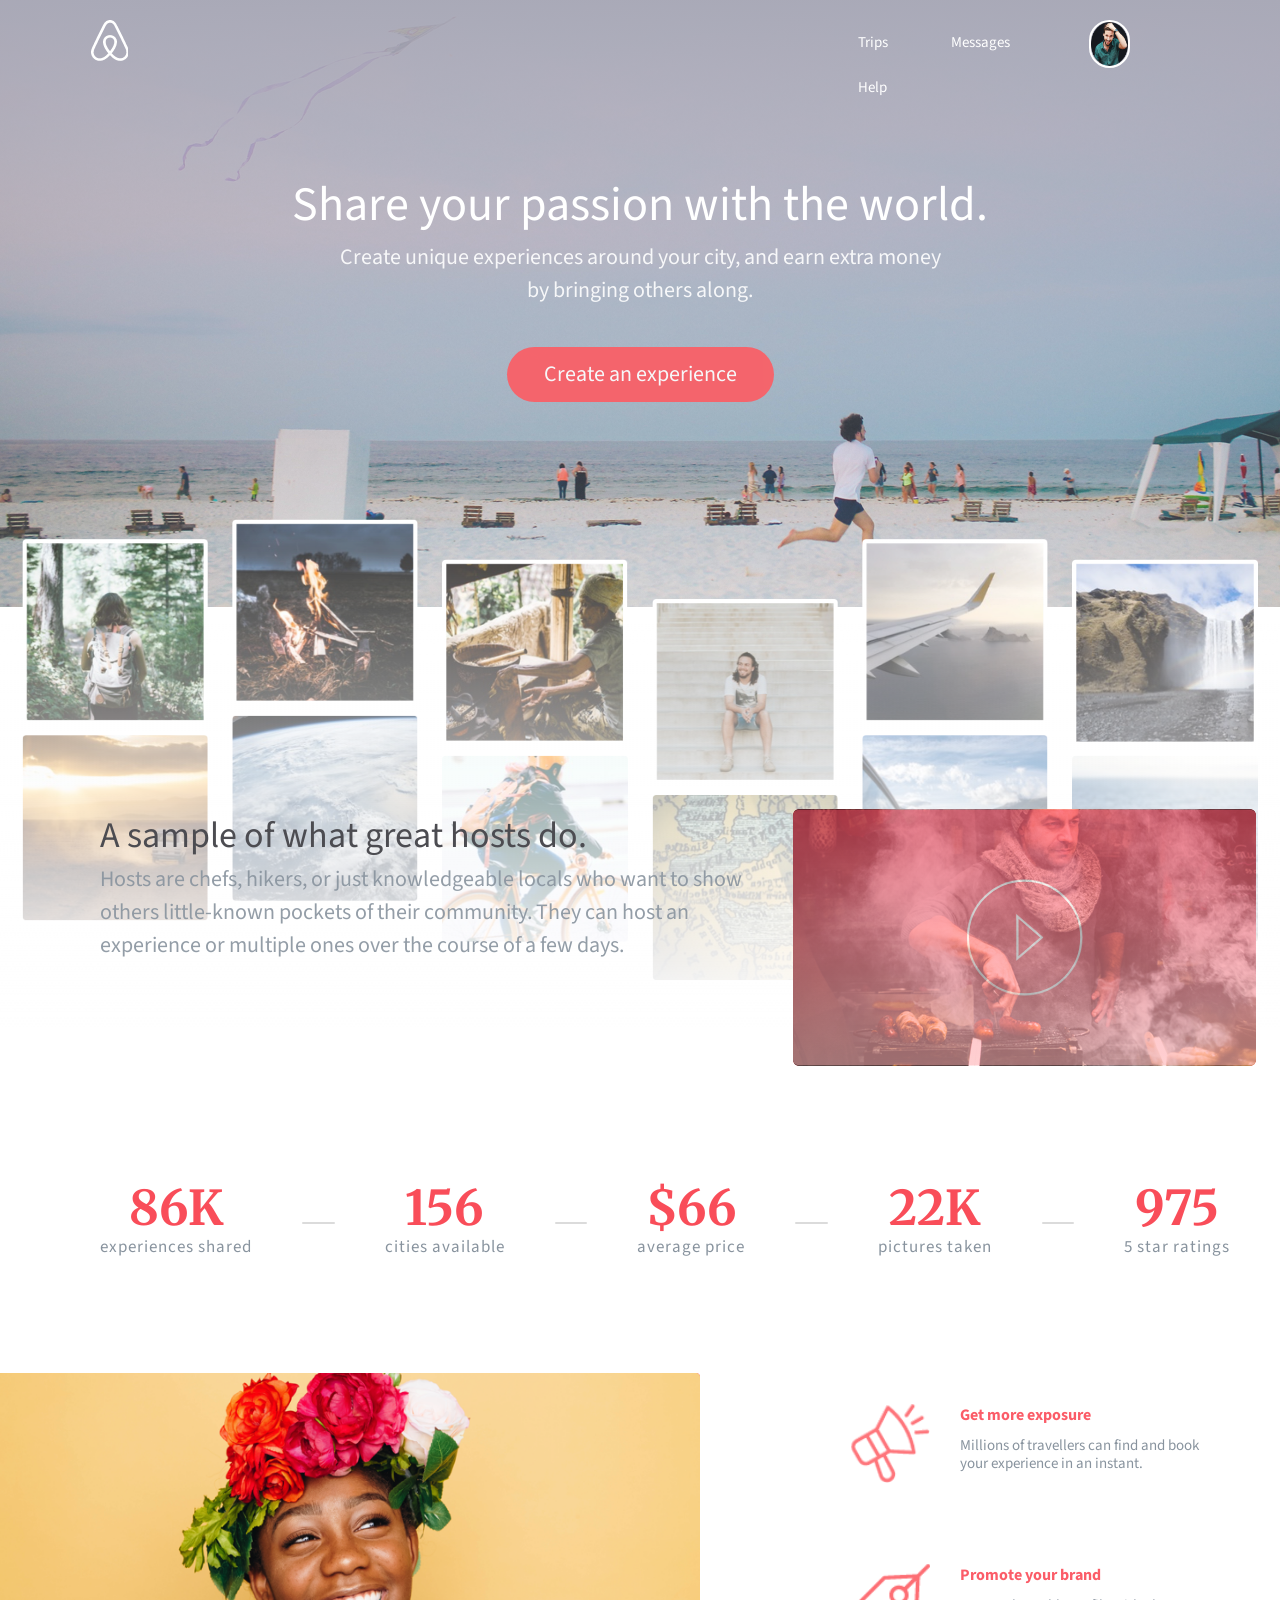
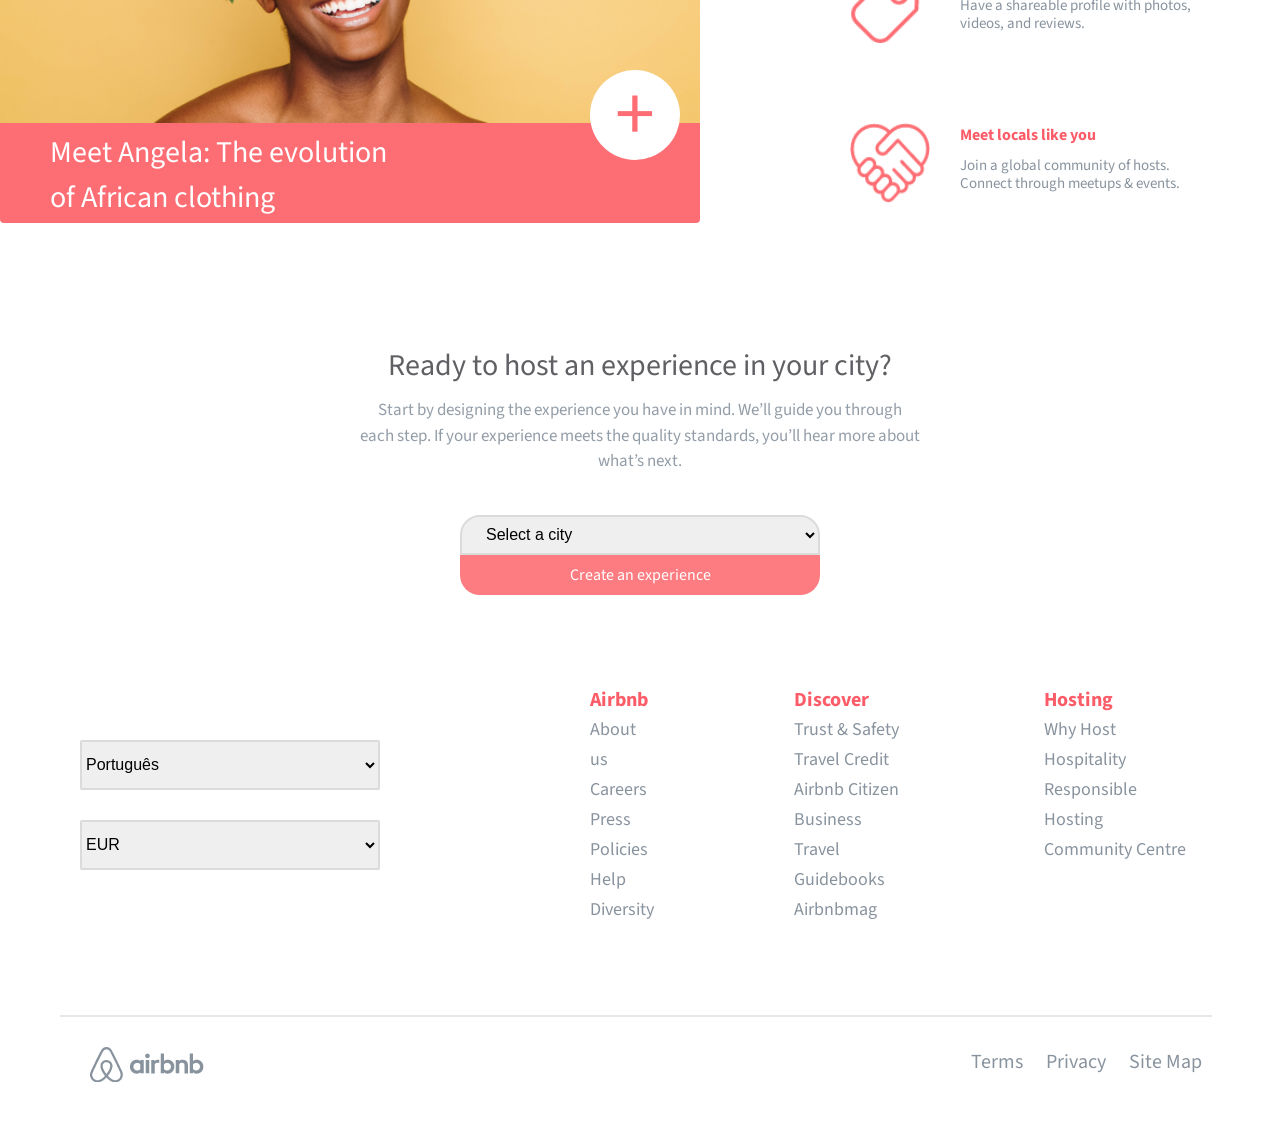
==== index.html @ fc13a56f "alteração nome" ====
<!DOCTYPE html>
<html lang="pt-br">
<head>
    <meta charset="UTF-8">
    <meta name="viewport" content="width=device-width, initial-scale=1.0">
    <meta http-equiv="X-UA-Compatible" content="ie=edge">
    <title>X42</title>
    <link rel="stylesheet" href="bulma.min.css">
    <link rel="stylesheet" href="normalize.css">
    <link href="https://fonts.googleapis.com/css?family=Source+Sans+Pro:400,700" rel="stylesheet">
    <link href="https://fonts.googleapis.com/css?family=Merriweather:400,700" rel="stylesheet"> 
    <link href="https://fonts.googleapis.com/css?family=Source+Sans+Pro:300,400,700" rel="stylesheet">
    <link rel="stylesheet" href="stylex42.css">
</head>

<body>
        <div class="columns">
            <div class="column">
        <header>
                <h1><span>Airbn</span></h1>

                <nav>
                    <ul>
                        <li><a href="#">Trips</a></li>
                        <li><a href="#">Messages</a></li>
                        <li><a href="#">Help</a></li>
                    </ul>
                </nav>
                
                <div class="imagem">
                    <img src="imagens/oval.png">
                </div>
    </header>

    
            <section id="topo">
                <div class="texto-topo">
                    <h2>Share your passion with the world.</h2>
                    <p>Create unique experiences around your city, and earn extra money <br> by bringing others along.</p>
                </div>
                <div class="botao">
                    <a class="button is-rounded">Create an experience</a>
                </div>
            </section>

            <div class="mask">
                <img src="imagens/gradient.png">
            </div>

            <section id="fotos-fundo-video">
                
                <div class="columns is-multiline is-mobile">
                    <div class="column is-one-sixth" id="colu1">
                        <img src="imagens/foto-8.png">
                    </div>

                    <div class="column is-one-sixth" id="colu2">
                        <img src="imagens/foto-11.png">
                    </div>
                    
                    <div class="column is-one-sixth" id="colu3">
                        <img src="imagens/foto-7.png">
                    </div>
                            
                    <div class="column is-one-sixth" id="colu4">
                        <img src="imagens/foto-10.png">
                    </div>
                          
                    <div class="column is-one-sixth" id="colu5">
                        <img src="imagens/foto-9.png">
                    </div>
                            
                    <div class="column is-one-sixth" id="colu6">
                        <img src="imagens/foto-12.png">                        
                    </div>
                </div>

                <div class="columns is-multiline is-mobile">
                        <div class="column is-one-sixth" id="colu1">
                            <img src="imagens/foto-2.png"> 
                        </div>
    
                        <div class="column is-one-sixth" id="colu2">
                            <img src="imagens/foto-5.png">
                        </div>
                        
                        <div class="column is-one-sixth" id="colu3">
                            <img src="imagens/foto-1.png">
                        </div>
                                
                        <div class="column is-one-sixth" id="colu4">
                            <img src="imagens/foto-4.png">
                        </div>
                              
                        <div class="column is-one-sixth" id="colu5">
                            <img src="imagens/foto-3.png">
                        </div>
                                
                        <div class="column is-one-sixth" id="colu6">
                            <img src="imagens/foto-6.png">                        
                        </div>
                    </div>
                </section>

                <section id="esp-video">
                <div class="texto-esp-video">
                    <h2>A sample of what great hosts do.</h2>
                    <p>Hosts are chefs, hikers, or just knowledgeable locals who want to show others little-known pockets of their community. They can host an experience or multiple ones over the course of a few days.</p>
                </div>
                <div class="video">
                    <img class="grad" src="imagens/fundo-video.png">  
                    <img src="imagens/video.png">                 
                </div>
            </section>
            
            <section id="numbers">
                <nav class="level">
                    <div class="level-item has-text-centered">
                        <div>
                            <p class="title">86K</p>
                            <p class="heading">experiences shared</p>
                        </div>
                    </div>

                    <p class="traco"><span>-</span></p>

                    <div class="level-item has-text-centered">
                        <div>
                            <p class="title">156</p>
                            <p class="heading">cities available</p>
                        </div>
                    </div>

                    <p class="traco"><span>-</span></p>

                    <div class="level-item has-text-centered">
                        <div>
                            <p class="title">$66</p>
                            <p class="heading">average price</p>
                        </div>
                    </div>

                    <p class="traco"><span>-</span></p>

                    <div class="level-item has-text-centered">
                        <div>
                            <p class="title">22K</p>
                            <p class="heading">pictures taken</p>
                        </div>
                    </div>

                    <p class="traco"><span>-</span></p>

                    <div class="level-item has-text-centered">
                        <div>
                            <p class="title">975</p>
                            <p class="heading">5 star ratings</p>
                        </div>
                    </div>
                          </nav>
            </section>

            <section id="informacoes">
                <div class="angela">
                    <img src="imagens/garota-flores.png">
                    <p>Meet Angela: The evolution of African clothing </p>
                    <a href="#" class="button"><small>+</small></a>
                </div>
                <div class="info">
                    <ul>
                        <li>
                            <img src="imagens/corneta.png">
                            <h3>Get more exposure</h3>
                            <p>Millions of travellers can find and book your experience in an instant.</p>
                        </li>

                        <li>
                            <img src="imagens/etiqueta.png">
                            <h3>Promote your brand</h3>
                            <p>Have a shareable profile with photos, videos, and reviews.</p>
                            </li>

                        <li>
                            <img src="imagens/maos.png">
                            <h3>Meet locals like you</h3>
                            <p>Join a global community of hosts. Connect through meetups & events.</p>
                        </li>
                    </ul>
                </div>
            </section>

                    <section id="experience">
                        <div class="texto-experience">
                            <h2>Ready to host an experience in your city?</h2>
                            <p>Start by designing the experience you have in mind. We’ll guide you through each step. If your experience meets the quality standards, you’ll hear more about what’s next.</p>
                        </div>
                        <div>
                            <select name="select a city" id="experience-select">
                                <option value="select" selected>Select a city</option>
                                <option value="sp">São Paulo</option>
                                <option value="rj">Rio de Janeiro</option>
                                <option value="bh">Belo Horizonte</option>
                            </select>
                            <button>Create an experience</button>
                        </div>
                    </section>

                    <section id="final">
                        <div class="selecoes">
                        <select name="idioma" id="idioma">
                            <option value="portugues">Português</option>
                            <option value="english">English</option>
                            <option value="spanish">Spanish</option>
                        </select>

                        <select name="moeda" id="moeda">
                            <option value="eur">EUR</option>
                            <option value="brl">BRL</option>
                            <option value="usd">USD</option>
                        </select>
                        </div>


                        <div class="listas">
                        <div class="lista-1">
                            <ul>
                                <li class="primeira-opc">Airbnb</li>
                                <li><a href="#">About us</a></li>
                                <li><a href="#">Careers</a></li>
                                <li><a href="#">Press</a></li>
                                <li><a href="#">Policies</a></li>
                                <li><a href="#">Help</a></li>
                                <li><a href="#">Diversity</a></li>
                            </ul>
                        </div>

                        <div class="lista-2">
                            <ul>
                                <li class="primeira-opc">Discover</li>
                                <li><a href="#">Trust & Safety</a></li>
                                <li><a href="#">Travel Credit</a></li>
                                <li><a href="#">Airbnb Citizen</a></li>
                                <li><a href="#">Business Travel</a></li>
                                <li><a href="#">Guidebooks</a></li>
                                <li><a href="#">Airbnbmag</a></li>
                            </ul>
                        </div>

                        <div class="lista-3">
                            <ul>
                                <li class="primeira-opc">Hosting</li>
                                <li><a href="#">Why Host</a></li>
                                <li><a href="#">Hospitality</a></li>
                                <li><a href="#">Responsible Hosting</a></li>
                                <li><a href="#">Community Centre</a></li>
                            </ul>
                        </div>
                        </div>
                    </section>

                    <footer>
                        <div class="logo-2">
                            <h2><span>airbnb</span></h2>
                        </div>

                        <div class="terms">
                            <a href="#">Terms</a>
                            <a href="#">Privacy</a>
                            <a href="#">Site Map</a>
                        </div>
                    </footer>
        </div>
    
    </div>
</body>
</html>
---- stylex42.css ----
body{
    margin: 0px;
    padding: 0px;
    font-family: 'Source Sans Pro', sans-serif;    
}
header{
    display: flex;
    justify-content: space-between; /* logo a esquerda e menua direita */;    
    margin-bottom: -130px;
}
header h1{
    background-image: url(imagens/logo.png);
    background-repeat: no-repeat;
    width: 38px;
    height: 41px;
    margin: 20px 0px 0px 90px;
}
header h1 span{
    visibility: hidden;
}
header nav{
    padding-left: 700px;
}
header nav ul {
    margin: 0;
    margin-top: 20px;
}
header ul li{
    display: inline-block;
    list-style: none;
    margin: 10px 30px;
}
header ul li a{
    color: #ffffff;
    font-size: 15px;
    font-weight: 400;
}
header ul li a:hover{
    color: #ffffff;
    font-weight: 400;
}
header img{
    width: 48px;
    height: 48px;
    border: 2px solid #ffffff;
    border-radius: 50px;
}
header .imagem{
    padding: 20px 150px 0px 0px;
}
section#topo{
    background-image:
        -webkit-linear-gradient(top, #a8a8b6 0%,
            rgba(164, 171, 183, 0) 100%),
        url(imagens/foto-fundo.png);
    background-image:
        linear-gradient(180deg, #a8a8b6 0%,
            rgba(164, 171, 183, 0) 100%),
url(imagens/foto-fundo.png);
    background-repeat: no-repeat;
    background-size: cover;
    margin: 0px;
    padding: 0px;
    height: 628px;
    text-align: center;
}
section#topo .texto-topo{
    padding-top: 190px;
}
section#topo h2{
    color: #ffffff;
    font-size: 48px;
    font-weight: 400;
}
section#topo p{
    color: #ffffff;
    opacity: 0.9;
    font-size: 22px;
    font-weight: 400;
}
section#topo a.button{
    width: 267px;
    height: 55px;
    background-color: #fd5c63;
    color: #ffffff;
    opacity: 0.9;
    font-size: 22px;
    font-weight: 400;
    border: none;
}
section#topo .botao{
    padding-top: 40px;
}
section#topo .botao{
    padding-top: 40px;
}
.mask{
    margin-top: -180px;
    position:  absolute;
}
.mask img{
    width: 1440px;
    height: 600px;
}
section#fotos-fundo-video{
    margin-top: 0px;    
}
section#fotos-fundo-video .columns{
    margin: 0px 10px;
}
section#fotos-fundo-video #colu1{
    margin: -80px 0px 0px 0px;
}
section#fotos-fundo-video #colu2{
    margin: -100px 0px 0px 0px;
}
section#fotos-fundo-video #colu3{
    margin: -60px 0px 0px 0px;
}
section#fotos-fundo-video #colu4{
    margin: -20px 0px 0px 0px;
}
section#fotos-fundo-video #colu5{
    margin: -80px 0px 0px 0px;
}
section#fotos-fundo-video #colu6{
    margin: -60px 0px 0px 0px;
}
section#esp-video{
    position: relative;
    margin-top: -190px;
}
section#esp-video .texto-esp-video{
    float: left;
    width: 693px;
    margin-left: 100px;
}
section#esp-video .texto-esp-video h2{
    color: #4c4c51;
    font-size: 36px;
    font-weight: 400;
}
section#esp-video .texto-esp-video p{
    color: #88939e;
    opacity: 0.9;
    font-size: 22px;
    font-weight: 400;
}
section#esp-video .video img.grad{
    position:  absolute;
    opacity: 0.4;
}
section#numbers{
    height: 400px;
}
section#numbers level{
    align-items: center;
}
section#numbers{
    height: 300px;
    display: flex;
}
section#numbers .level{
    align-items: center;
    margin-left: 50px;
}
section#numbers .level .level-item{
    padding: 50px;
}
section#numbers .level .level-item p.title{
    color: #f94d59;
    font-size: 48px;
    font-weight: 700;
    font-family: 'Merriweather', serif;
}
section#numbers .level .level-item p.heading{
    color: #88939e;
    font-family: 'Source Sans Pro', sans-serif;
    font-size: 17px;
    font-weight: 400;
    text-transform: lowercase;    
}
section#numbers .level p.traco{
    width: 35px;
    height: 2px;
    border-radius: 1px;
    background-color: #dbdbdb;
}
section#numbers .level p.traco span{
    visibility: hidden;
}
section#informacoes .angela{
    width: 700px;
    height: 450px;
    border-radius: 4px;
    background-color: #fd6e74;
}
section#informacoes .angela img{
    width: 700px;
    height: 350px;
}
section#informacoes .angela p{
    width: 400px;
    padding: 0px 0px 0px 50px;
    color: #ffffff;
    font-family: "Source Sans Pro";
    font-size: 30px;
    font-weight: 400;
    float: left;   
} 
section#informacoes{
    display: flex;
}
section#informacoes .angela a{
    margin: -60px 20px 0px 0px;
}
section#informacoes .angela a.button{
    width: 90px;
    height: 90px;
    border-radius: 50px;
    float: right;
    border: none;
}
section#informacoes .angela small{
    color: #fd6e74;
    font-size: 80px;
}
section#informacoes .info{
    padding: 0px 50px;
    display: flex;
}
section#informacoes .info ul{
    list-style: none;
}
section#informacoes .info ul li{
    width: 352px;
    padding: 30px 10px 60px 100px;    
}
section#informacoes .info ul li img{
    width: 80px;
    height: 80px;
    float: left;
}
section#informacoes .info ul li h3{
    color: #fb5c68;
    font-family: "Source Sans Pro";
    font-size: 16px;
    font-weight: 700;
    margin: 0px 0px 0px 110px;
    width: 200px;
}
section#informacoes .info ul li p{
    color: #88939e;
    font-family: "Source Sans Pro";
    font-size: 15px;
    font-weight: 400;
    margin: 10px 0px 0px 110px;
    width: 260px;
    line-height: 18px;
}
section#experience{
    width: 100%;
    align-items: center;
    text-align: center;
    margin: 90px 0px;
}
section#experience .texto-experience h2{
    color: #606064;
    font-family: 'Source Sans Pro';
    font-size: 30px;
    font-weight: 400;
}
section#experience .texto-experience p{
    padding: 10px 360px;
    color: #88939e;
    opacity: 0.9;
    font-family: 'Source Sans Pro';
    font-size: 17px;
    font-weight: 400;
    margin-bottom: 30px;
}
section#experience select{
    display: flex;
    margin: auto;
    width: 360px;
    height: 40px;
    border-radius: 20px 20px 0 0;
    border: 2px solid #dbdbdb; 
    padding: 0px 0px 0px 20px;
}
section#experience button{
    width: 360px;
    border: none;
    height: 40px;
    border-radius: 0 0 20px 20px;
    background-color: #fd6e74;
    color: #ffffff;
    font-family: 'Source Sans Pro';
    font-size: 16px;
    font-weight: 400;
    opacity: 0.9;
    cursor: pointer;
}
section#final{
    width: 100%;
    align-items: center;
    margin: 150px 0px;
    display: flex;
}
section#final select{
    margin: 30px;
    width: 300px;
    height: 50px;
    border-radius: 2px;
    border: 2px solid #dbdbdb;
}
section#final .selecoes select{
    display: flex;
}
section#final .listas{
    display: flex;
}
section#final ul{
    list-style: none;   
}
section#final ul li.primeira-opc{
    color: #fb5c68;
    font-family: 'Source Sans Pro';
    font-size: 17px;
    font-weight: 700;
}
section#final ul li a{
    color: #88939e;
    font-family: 'Source Sans Pro';
    font-size: 15px;
    font-weight: 400;
    line-height: 30px;
}
section#final{
    width: 100%;
    align-items: center;
    margin: 90px 0px;
    display: flex;
}
section#final select{
    margin: 30px;
    width: 300px;
    height: 50px;
    border-radius: 2px;
    border: 2px solid #dbdbdb;
}
section#final .selecoes{
    padding: 0px 50px;
}
section#final .selecoes select{
    display: flex;
}
section#final .listas{
    display: flex;
    padding: 0px 40px; 
}
section#final ul{
    list-style: none;
    padding: 0px 50px 0px 90px;
}
section#final ul li.primeira-opc{
    color: #fb5c68;
    font-family: 'Source Sans Pro';
    font-size: 20px;
    font-weight: 700;
}
section#final ul li a{
    color: #88939e;
    font-family: 'Source Sans Pro';
    font-size: 18px;
    font-weight: 400;
    line-height: 30px;
}
footer{
    width: 90%;
    border-top: 2px solid #e8e8e8;
    display: inline-flex;
    margin: 0px 60px;
}
footer h2{
    background-image: url(imagens/logo-2.png);
    background-repeat: no-repeat;
    width: 115px;
    height: 35px;
    margin: 30px;
}
footer span{
    visibility: hidden;
}
footer .terms{
    padding: 30px 0px 0px 63%;
    width: 100%;
}
footer a{
    color: #88939e;
    font-family: 'Source Sans Pro';
    font-size: 20px;
    font-weight: 400;
    line-height: 30px;
    padding: 10px;
}


@media (max-width: 600px){
    header{
        margin-bottom: -160px;
    }
    header h1{
        margin:20px 0px 0px 20px;
    }
    header nav{
        padding-left: 0px;
    }
    header ul{
        display: inline-flex;
        padding: 0px 0px 0px 100px;
    }
    header ul li{
        margin: 10px;        
    }
    header img{
        margin: 0px 30px;
    }
    .mask{
        margin-top: -85px ;
    }
    .mask img{
        width: 1100px ;
        height: 400px ;
    }
    section#fotos-fundo-video{
        margin-top: 0px;
        width: 1200px;
    }    
    section#fotos-fundo-video .columns{
        margin: 0px;
    }
    section#esp-video .texto-esp-video{
    width: 400px;
    margin-left: 90px;
    padding: 10px;
    text-align: center;
    }
    section#esp-video .video img.grad{
    position:  absolute;
    opacity: 0.4;
    }
    section#esp-video .video img{
        width: 450px;
        height: 250px;
        margin: 325px 60px 40px 60px;
        display: block;
    }
    section#numbers{
        height: 650px;
    }
    section#numbers .level .level-item{
        padding: 10px 170px;
    }
    section#numbers .level p.traco{
        width: 0;
        height: 0;
    }
    section#informacoes{
        padding-left: 0px;
    }
    section#informacoes .angela img{
        height: 300px;
        width: 600px;
    }
    section#informacoes .angela{
        height: 400px;
        width: 600px;
    }
    section#informacoes .angela p{
        font-size: 30px;
        padding: 0px 0px 0px 50px;
    }
    section#informacoes .angela a.button{
        width: 60px;
        height: 60px;
        margin-top:-50px;
    }
    section#informacoes{
        display: block;
    }
    section#experience{
        margin: 0px;
    }
    section#experience .texto-experience p{
        padding: 10px 30px;
    }
    section#final{
        align-items: center;
        margin: 80px 70px;
        display: block;
    }
    section#final .listas{
        margin: -0px;
        padding: 0px;
    }
    section#final ul{
        padding: 20px 30px;   
    }
    footer{
        width: 90%;
        margin: 0px 40px;
    }
    footer .terms{
        padding: 30px 0px 0px 60px;
    }
}
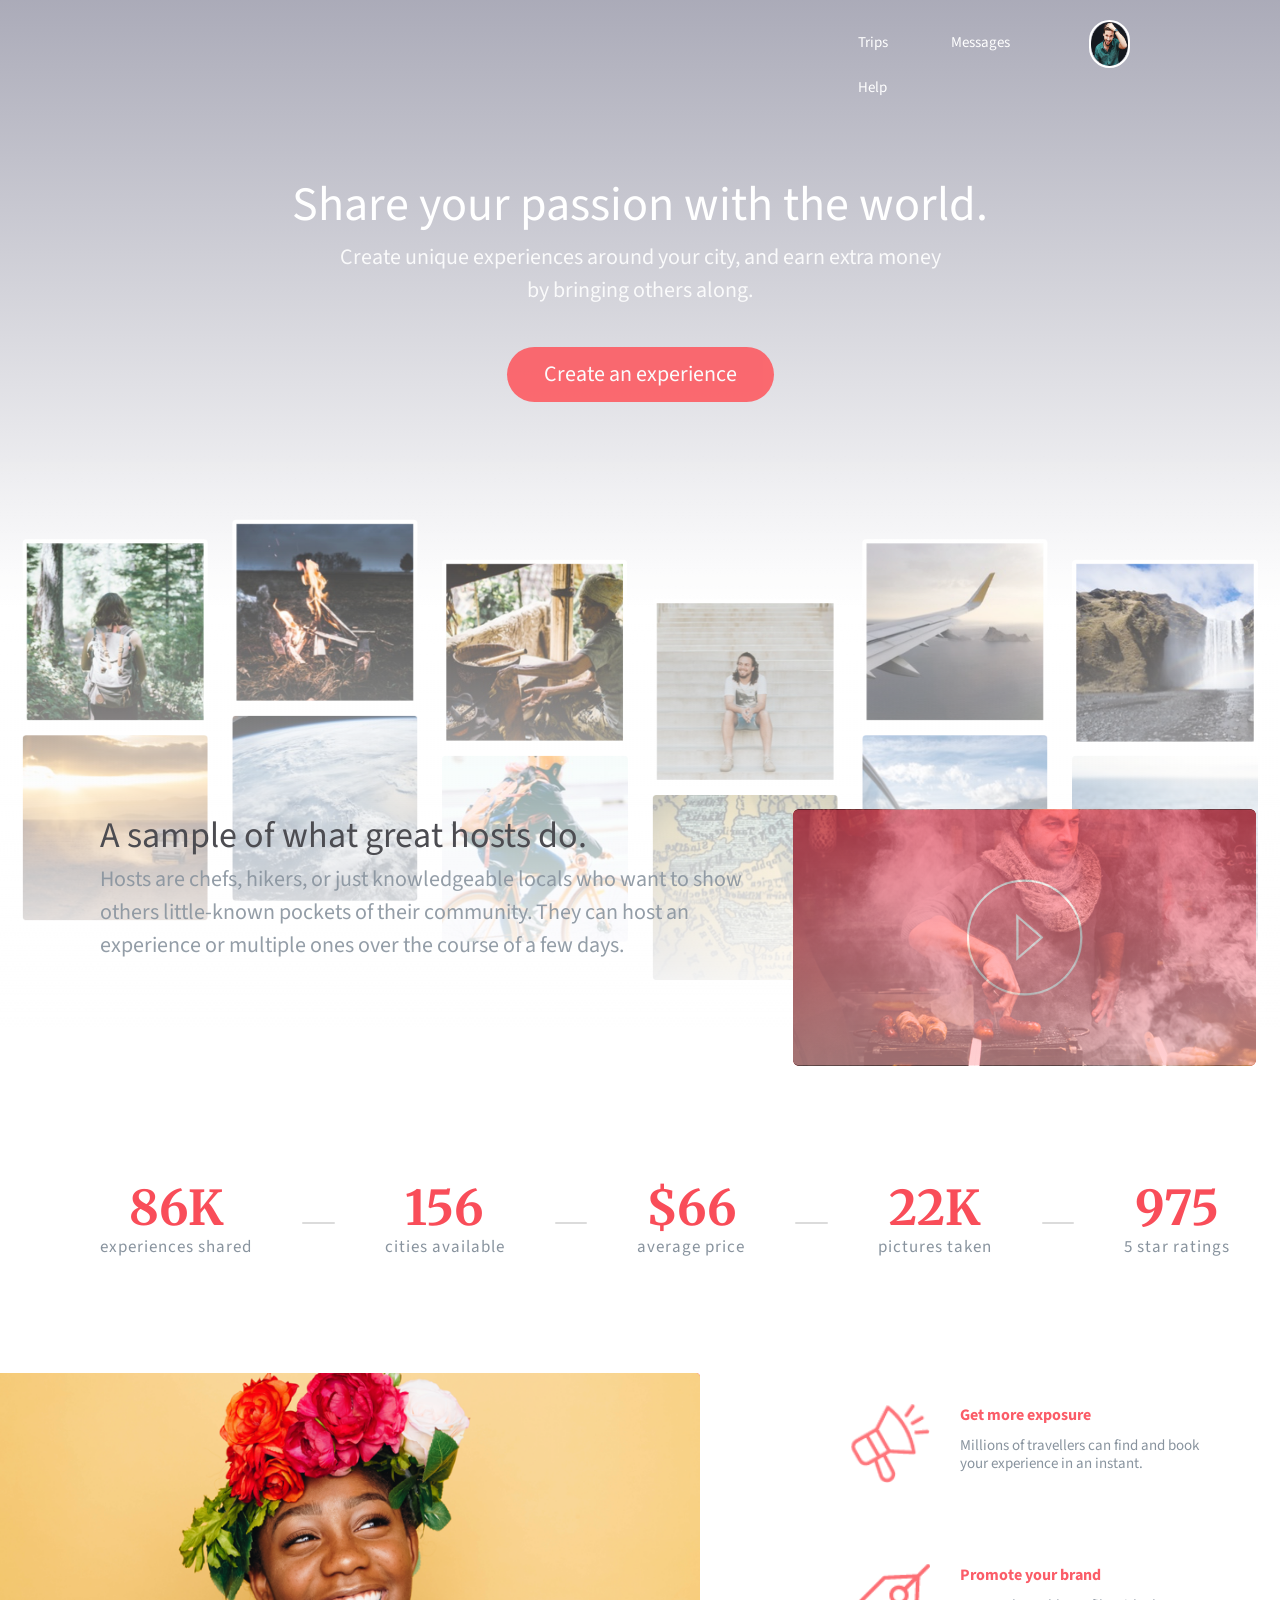
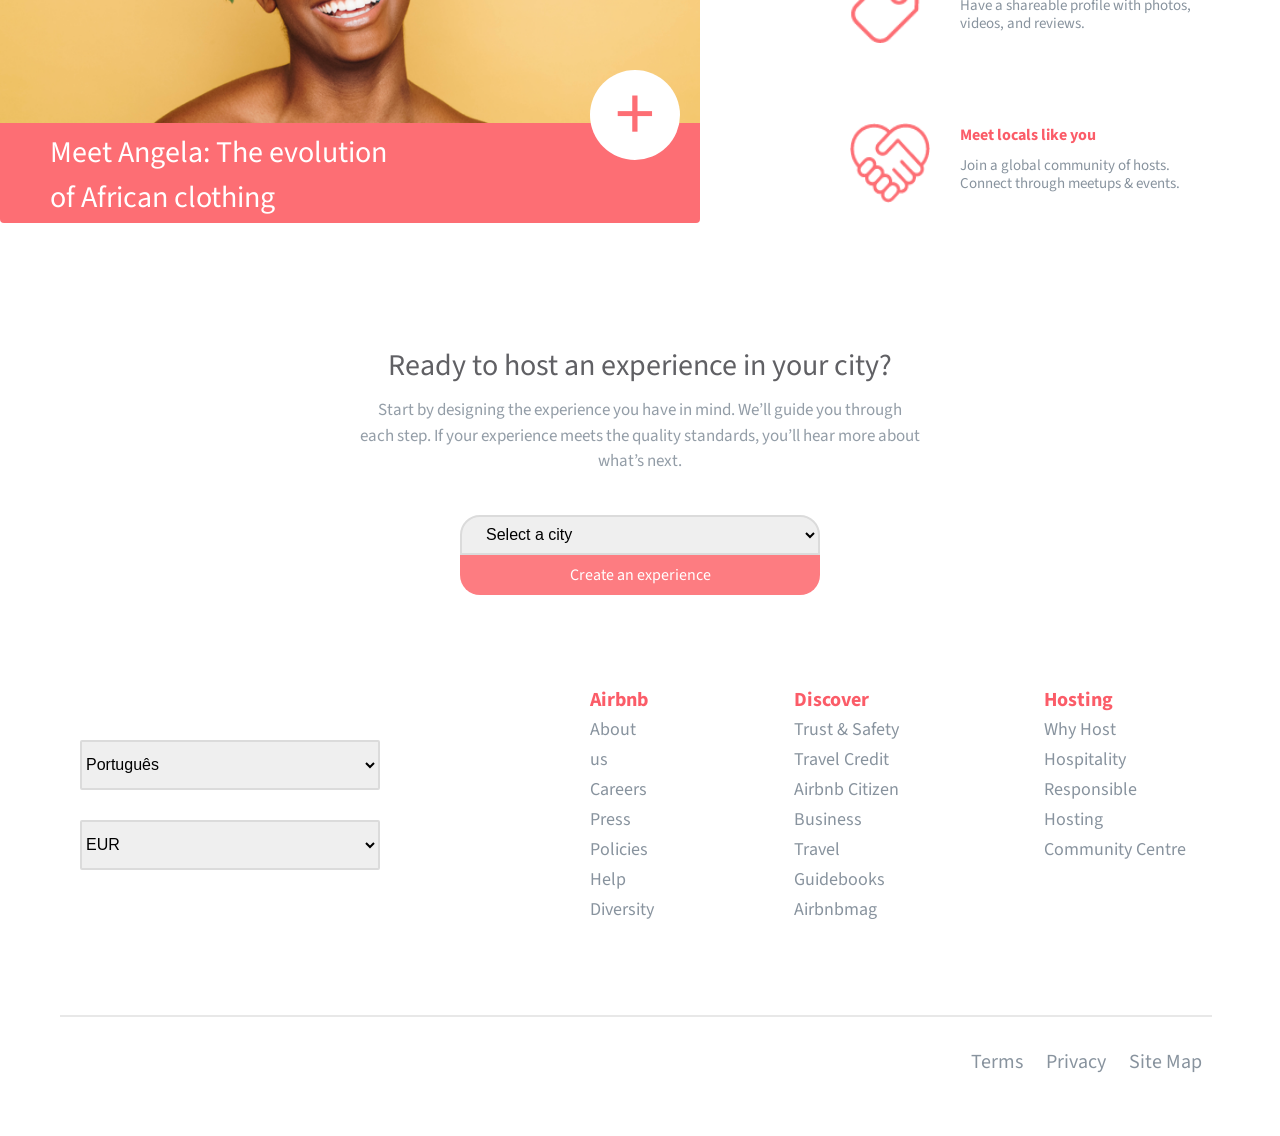
==== commit 32f1292a: "alteração pasta" ====
--- a/index.html
+++ b/index.html
@@ -5,12 +5,12 @@
     <meta name="viewport" content="width=device-width, initial-scale=1.0">
     <meta http-equiv="X-UA-Compatible" content="ie=edge">
     <title>X42</title>
-    <link rel="stylesheet" href="bulma.min.css">
-    <link rel="stylesheet" href="normalize.css">
+    <link rel="stylesheet" href="css/bulma.min.css">
+    <link rel="stylesheet" href="css/normalize.css">
     <link href="https://fonts.googleapis.com/css?family=Source+Sans+Pro:400,700" rel="stylesheet">
     <link href="https://fonts.googleapis.com/css?family=Merriweather:400,700" rel="stylesheet"> 
     <link href="https://fonts.googleapis.com/css?family=Source+Sans+Pro:300,400,700" rel="stylesheet">
-    <link rel="stylesheet" href="stylex42.css">
+    <link rel="stylesheet" href="css/stylex42.css">
 </head>
 
 <body>
--- a/css/stylex42.css
+++ b/css/stylex42.css
@@ -0,0 +1,517 @@
+body{
+    margin: 0px;
+    padding: 0px;
+    font-family: 'Source Sans Pro', sans-serif;    
+}
+header{
+    display: flex;
+    justify-content: space-between; /* logo a esquerda e menua direita */;    
+    margin-bottom: -130px;
+}
+header h1{
+    background-image: url(imagens/logo.png);
+    background-repeat: no-repeat;
+    width: 38px;
+    height: 41px;
+    margin: 20px 0px 0px 90px;
+}
+header h1 span{
+    visibility: hidden;
+}
+header nav{
+    padding-left: 700px;
+}
+header nav ul {
+    margin: 0;
+    margin-top: 20px;
+}
+header ul li{
+    display: inline-block;
+    list-style: none;
+    margin: 10px 30px;
+}
+header ul li a{
+    color: #ffffff;
+    font-size: 15px;
+    font-weight: 400;
+}
+header ul li a:hover{
+    color: #ffffff;
+    font-weight: 400;
+}
+header img{
+    width: 48px;
+    height: 48px;
+    border: 2px solid #ffffff;
+    border-radius: 50px;
+}
+header .imagem{
+    padding: 20px 150px 0px 0px;
+}
+section#topo{
+    background-image:
+        -webkit-linear-gradient(top, #a8a8b6 0%,
+            rgba(164, 171, 183, 0) 100%),
+        url(imagens/foto-fundo.png);
+    background-image:
+        linear-gradient(180deg, #a8a8b6 0%,
+            rgba(164, 171, 183, 0) 100%),
+url(imagens/foto-fundo.png);
+    background-repeat: no-repeat;
+    background-size: cover;
+    margin: 0px;
+    padding: 0px;
+    height: 628px;
+    text-align: center;
+}
+section#topo .texto-topo{
+    padding-top: 190px;
+}
+section#topo h2{
+    color: #ffffff;
+    font-size: 48px;
+    font-weight: 400;
+}
+section#topo p{
+    color: #ffffff;
+    opacity: 0.9;
+    font-size: 22px;
+    font-weight: 400;
+}
+section#topo a.button{
+    width: 267px;
+    height: 55px;
+    background-color: #fd5c63;
+    color: #ffffff;
+    opacity: 0.9;
+    font-size: 22px;
+    font-weight: 400;
+    border: none;
+}
+section#topo .botao{
+    padding-top: 40px;
+}
+section#topo .botao{
+    padding-top: 40px;
+}
+.mask{
+    margin-top: -180px;
+    position:  absolute;
+}
+.mask img{
+    width: 1440px;
+    height: 600px;
+}
+section#fotos-fundo-video{
+    margin-top: 0px;    
+}
+section#fotos-fundo-video .columns{
+    margin: 0px 10px;
+}
+section#fotos-fundo-video #colu1{
+    margin: -80px 0px 0px 0px;
+}
+section#fotos-fundo-video #colu2{
+    margin: -100px 0px 0px 0px;
+}
+section#fotos-fundo-video #colu3{
+    margin: -60px 0px 0px 0px;
+}
+section#fotos-fundo-video #colu4{
+    margin: -20px 0px 0px 0px;
+}
+section#fotos-fundo-video #colu5{
+    margin: -80px 0px 0px 0px;
+}
+section#fotos-fundo-video #colu6{
+    margin: -60px 0px 0px 0px;
+}
+section#esp-video{
+    position: relative;
+    margin-top: -190px;
+}
+section#esp-video .texto-esp-video{
+    float: left;
+    width: 693px;
+    margin-left: 100px;
+}
+section#esp-video .texto-esp-video h2{
+    color: #4c4c51;
+    font-size: 36px;
+    font-weight: 400;
+}
+section#esp-video .texto-esp-video p{
+    color: #88939e;
+    opacity: 0.9;
+    font-size: 22px;
+    font-weight: 400;
+}
+section#esp-video .video img.grad{
+    position:  absolute;
+    opacity: 0.4;
+}
+section#numbers{
+    height: 400px;
+}
+section#numbers level{
+    align-items: center;
+}
+section#numbers{
+    height: 300px;
+    display: flex;
+}
+section#numbers .level{
+    align-items: center;
+    margin-left: 50px;
+}
+section#numbers .level .level-item{
+    padding: 50px;
+}
+section#numbers .level .level-item p.title{
+    color: #f94d59;
+    font-size: 48px;
+    font-weight: 700;
+    font-family: 'Merriweather', serif;
+}
+section#numbers .level .level-item p.heading{
+    color: #88939e;
+    font-family: 'Source Sans Pro', sans-serif;
+    font-size: 17px;
+    font-weight: 400;
+    text-transform: lowercase;    
+}
+section#numbers .level p.traco{
+    width: 35px;
+    height: 2px;
+    border-radius: 1px;
+    background-color: #dbdbdb;
+}
+section#numbers .level p.traco span{
+    visibility: hidden;
+}
+section#informacoes .angela{
+    width: 700px;
+    height: 450px;
+    border-radius: 4px;
+    background-color: #fd6e74;
+}
+section#informacoes .angela img{
+    width: 700px;
+    height: 350px;
+}
+section#informacoes .angela p{
+    width: 400px;
+    padding: 0px 0px 0px 50px;
+    color: #ffffff;
+    font-family: "Source Sans Pro";
+    font-size: 30px;
+    font-weight: 400;
+    float: left;   
+} 
+section#informacoes{
+    display: flex;
+}
+section#informacoes .angela a{
+    margin: -60px 20px 0px 0px;
+}
+section#informacoes .angela a.button{
+    width: 90px;
+    height: 90px;
+    border-radius: 50px;
+    float: right;
+    border: none;
+}
+section#informacoes .angela small{
+    color: #fd6e74;
+    font-size: 80px;
+}
+section#informacoes .info{
+    padding: 0px 50px;
+    display: flex;
+}
+section#informacoes .info ul{
+    list-style: none;
+}
+section#informacoes .info ul li{
+    width: 352px;
+    padding: 30px 10px 60px 100px;    
+}
+section#informacoes .info ul li img{
+    width: 80px;
+    height: 80px;
+    float: left;
+}
+section#informacoes .info ul li h3{
+    color: #fb5c68;
+    font-family: "Source Sans Pro";
+    font-size: 16px;
+    font-weight: 700;
+    margin: 0px 0px 0px 110px;
+    width: 200px;
+}
+section#informacoes .info ul li p{
+    color: #88939e;
+    font-family: "Source Sans Pro";
+    font-size: 15px;
+    font-weight: 400;
+    margin: 10px 0px 0px 110px;
+    width: 260px;
+    line-height: 18px;
+}
+section#experience{
+    width: 100%;
+    align-items: center;
+    text-align: center;
+    margin: 90px 0px;
+}
+section#experience .texto-experience h2{
+    color: #606064;
+    font-family: 'Source Sans Pro';
+    font-size: 30px;
+    font-weight: 400;
+}
+section#experience .texto-experience p{
+    padding: 10px 360px;
+    color: #88939e;
+    opacity: 0.9;
+    font-family: 'Source Sans Pro';
+    font-size: 17px;
+    font-weight: 400;
+    margin-bottom: 30px;
+}
+section#experience select{
+    display: flex;
+    margin: auto;
+    width: 360px;
+    height: 40px;
+    border-radius: 20px 20px 0 0;
+    border: 2px solid #dbdbdb; 
+    padding: 0px 0px 0px 20px;
+}
+section#experience button{
+    width: 360px;
+    border: none;
+    height: 40px;
+    border-radius: 0 0 20px 20px;
+    background-color: #fd6e74;
+    color: #ffffff;
+    font-family: 'Source Sans Pro';
+    font-size: 16px;
+    font-weight: 400;
+    opacity: 0.9;
+    cursor: pointer;
+}
+section#final{
+    width: 100%;
+    align-items: center;
+    margin: 150px 0px;
+    display: flex;
+}
+section#final select{
+    margin: 30px;
+    width: 300px;
+    height: 50px;
+    border-radius: 2px;
+    border: 2px solid #dbdbdb;
+}
+section#final .selecoes select{
+    display: flex;
+}
+section#final .listas{
+    display: flex;
+}
+section#final ul{
+    list-style: none;   
+}
+section#final ul li.primeira-opc{
+    color: #fb5c68;
+    font-family: 'Source Sans Pro';
+    font-size: 17px;
+    font-weight: 700;
+}
+section#final ul li a{
+    color: #88939e;
+    font-family: 'Source Sans Pro';
+    font-size: 15px;
+    font-weight: 400;
+    line-height: 30px;
+}
+section#final{
+    width: 100%;
+    align-items: center;
+    margin: 90px 0px;
+    display: flex;
+}
+section#final select{
+    margin: 30px;
+    width: 300px;
+    height: 50px;
+    border-radius: 2px;
+    border: 2px solid #dbdbdb;
+}
+section#final .selecoes{
+    padding: 0px 50px;
+}
+section#final .selecoes select{
+    display: flex;
+}
+section#final .listas{
+    display: flex;
+    padding: 0px 40px; 
+}
+section#final ul{
+    list-style: none;
+    padding: 0px 50px 0px 90px;
+}
+section#final ul li.primeira-opc{
+    color: #fb5c68;
+    font-family: 'Source Sans Pro';
+    font-size: 20px;
+    font-weight: 700;
+}
+section#final ul li a{
+    color: #88939e;
+    font-family: 'Source Sans Pro';
+    font-size: 18px;
+    font-weight: 400;
+    line-height: 30px;
+}
+footer{
+    width: 90%;
+    border-top: 2px solid #e8e8e8;
+    display: inline-flex;
+    margin: 0px 60px;
+}
+footer h2{
+    background-image: url(imagens/logo-2.png);
+    background-repeat: no-repeat;
+    width: 115px;
+    height: 35px;
+    margin: 30px;
+}
+footer span{
+    visibility: hidden;
+}
+footer .terms{
+    padding: 30px 0px 0px 63%;
+    width: 100%;
+}
+footer a{
+    color: #88939e;
+    font-family: 'Source Sans Pro';
+    font-size: 20px;
+    font-weight: 400;
+    line-height: 30px;
+    padding: 10px;
+}
+
+
+@media (max-width: 600px){
+    header{
+        margin-bottom: -160px;
+    }
+    header h1{
+        margin:20px 0px 0px 20px;
+    }
+    header nav{
+        padding-left: 0px;
+    }
+    header ul{
+        display: inline-flex;
+        padding: 0px 0px 0px 100px;
+    }
+    header ul li{
+        margin: 10px;        
+    }
+    header img{
+        margin: 0px 30px;
+    }
+    .mask{
+        margin-top: -85px ;
+    }
+    .mask img{
+        width: 1100px ;
+        height: 400px ;
+    }
+    section#fotos-fundo-video{
+        margin-top: 0px;
+        width: 1200px;
+    }    
+    section#fotos-fundo-video .columns{
+        margin: 0px;
+    }
+    section#esp-video .texto-esp-video{
+    width: 400px;
+    margin-left: 90px;
+    padding: 10px;
+    text-align: center;
+    }
+    section#esp-video .video img.grad{
+    position:  absolute;
+    opacity: 0.4;
+    }
+    section#esp-video .video img{
+        width: 450px;
+        height: 250px;
+        margin: 325px 60px 40px 60px;
+        display: block;
+    }
+    section#numbers{
+        height: 650px;
+    }
+    section#numbers .level .level-item{
+        padding: 10px 170px;
+    }
+    section#numbers .level p.traco{
+        width: 0;
+        height: 0;
+    }
+    section#informacoes{
+        padding-left: 0px;
+    }
+    section#informacoes .angela img{
+        height: 300px;
+        width: 600px;
+    }
+    section#informacoes .angela{
+        height: 400px;
+        width: 600px;
+    }
+    section#informacoes .angela p{
+        font-size: 30px;
+        padding: 0px 0px 0px 50px;
+    }
+    section#informacoes .angela a.button{
+        width: 60px;
+        height: 60px;
+        margin-top:-50px;
+    }
+    section#informacoes{
+        display: block;
+    }
+    section#experience{
+        margin: 0px;
+    }
+    section#experience .texto-experience p{
+        padding: 10px 30px;
+    }
+    section#final{
+        align-items: center;
+        margin: 80px 70px;
+        display: block;
+    }
+    section#final .listas{
+        margin: -0px;
+        padding: 0px;
+    }
+    section#final ul{
+        padding: 20px 30px;   
+    }
+    footer{
+        width: 90%;
+        margin: 0px 40px;
+    }
+    footer .terms{
+        padding: 30px 0px 0px 60px;
+    }
+}
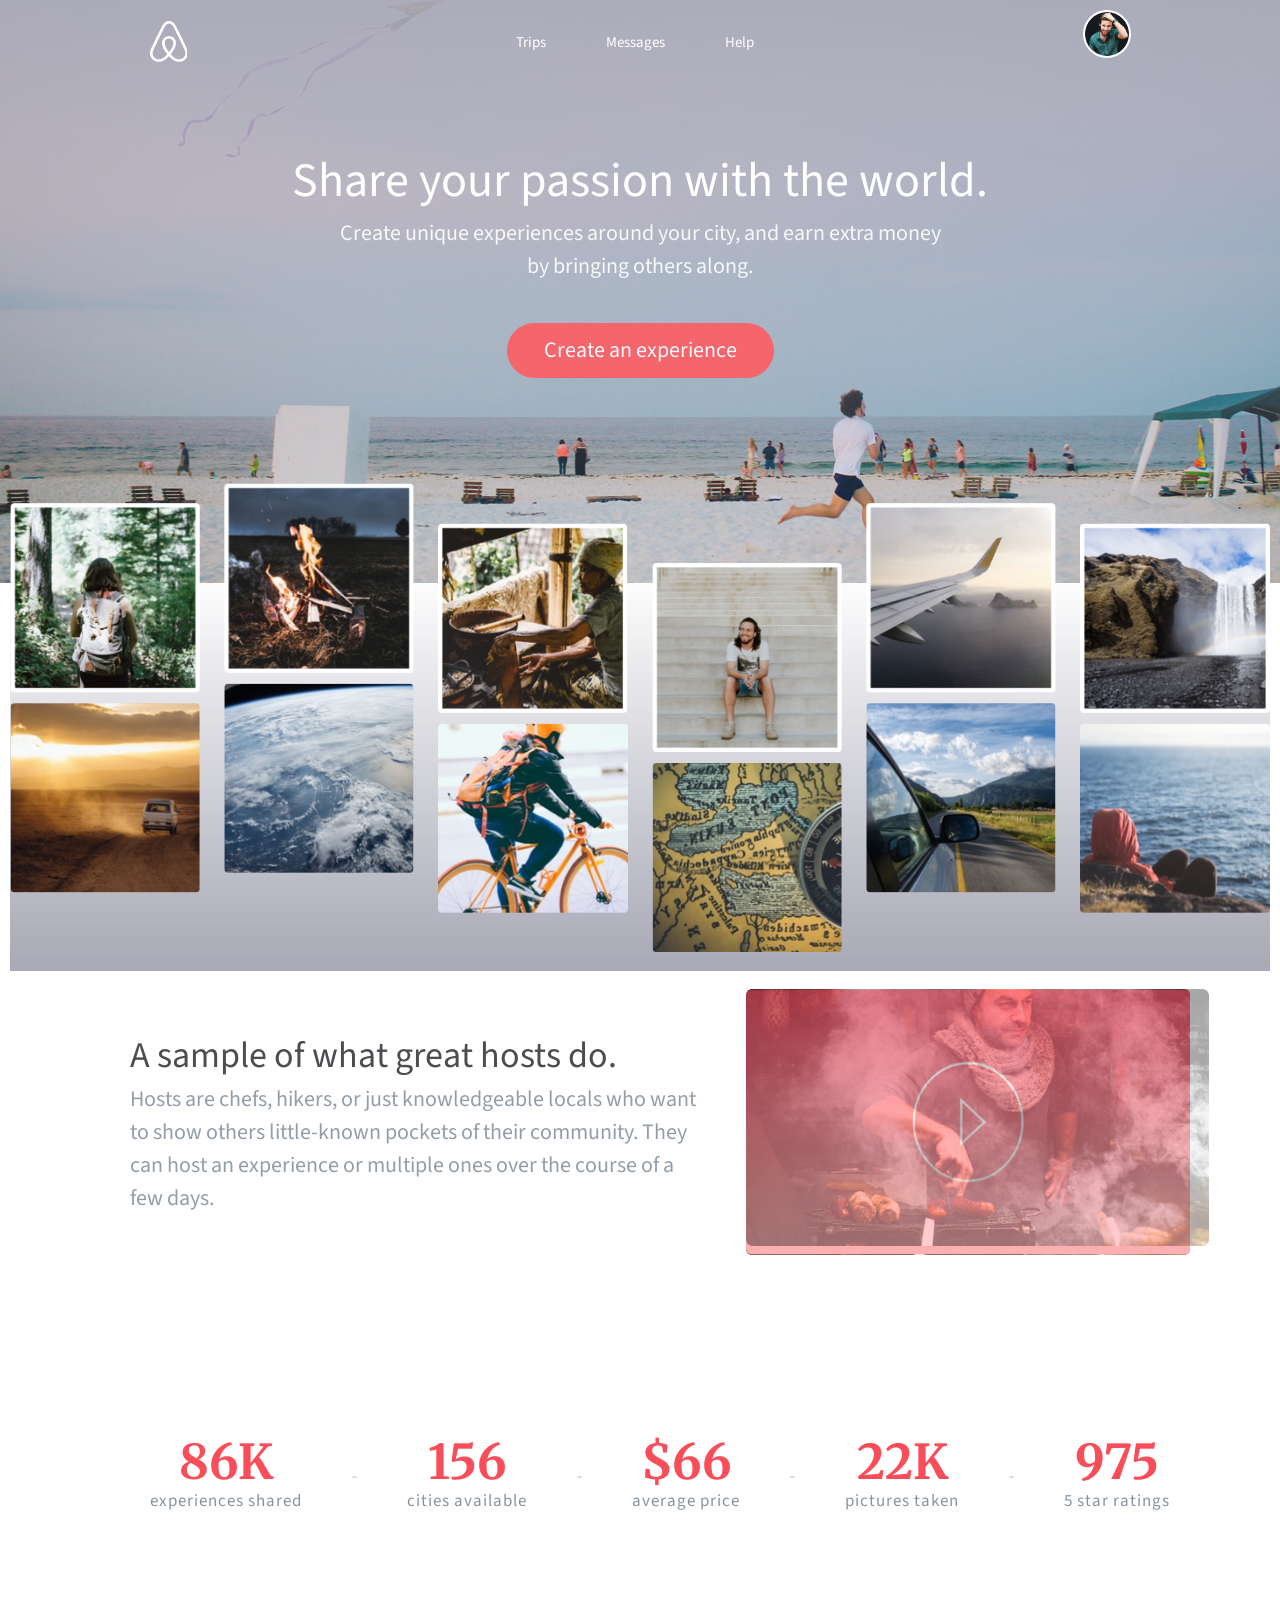
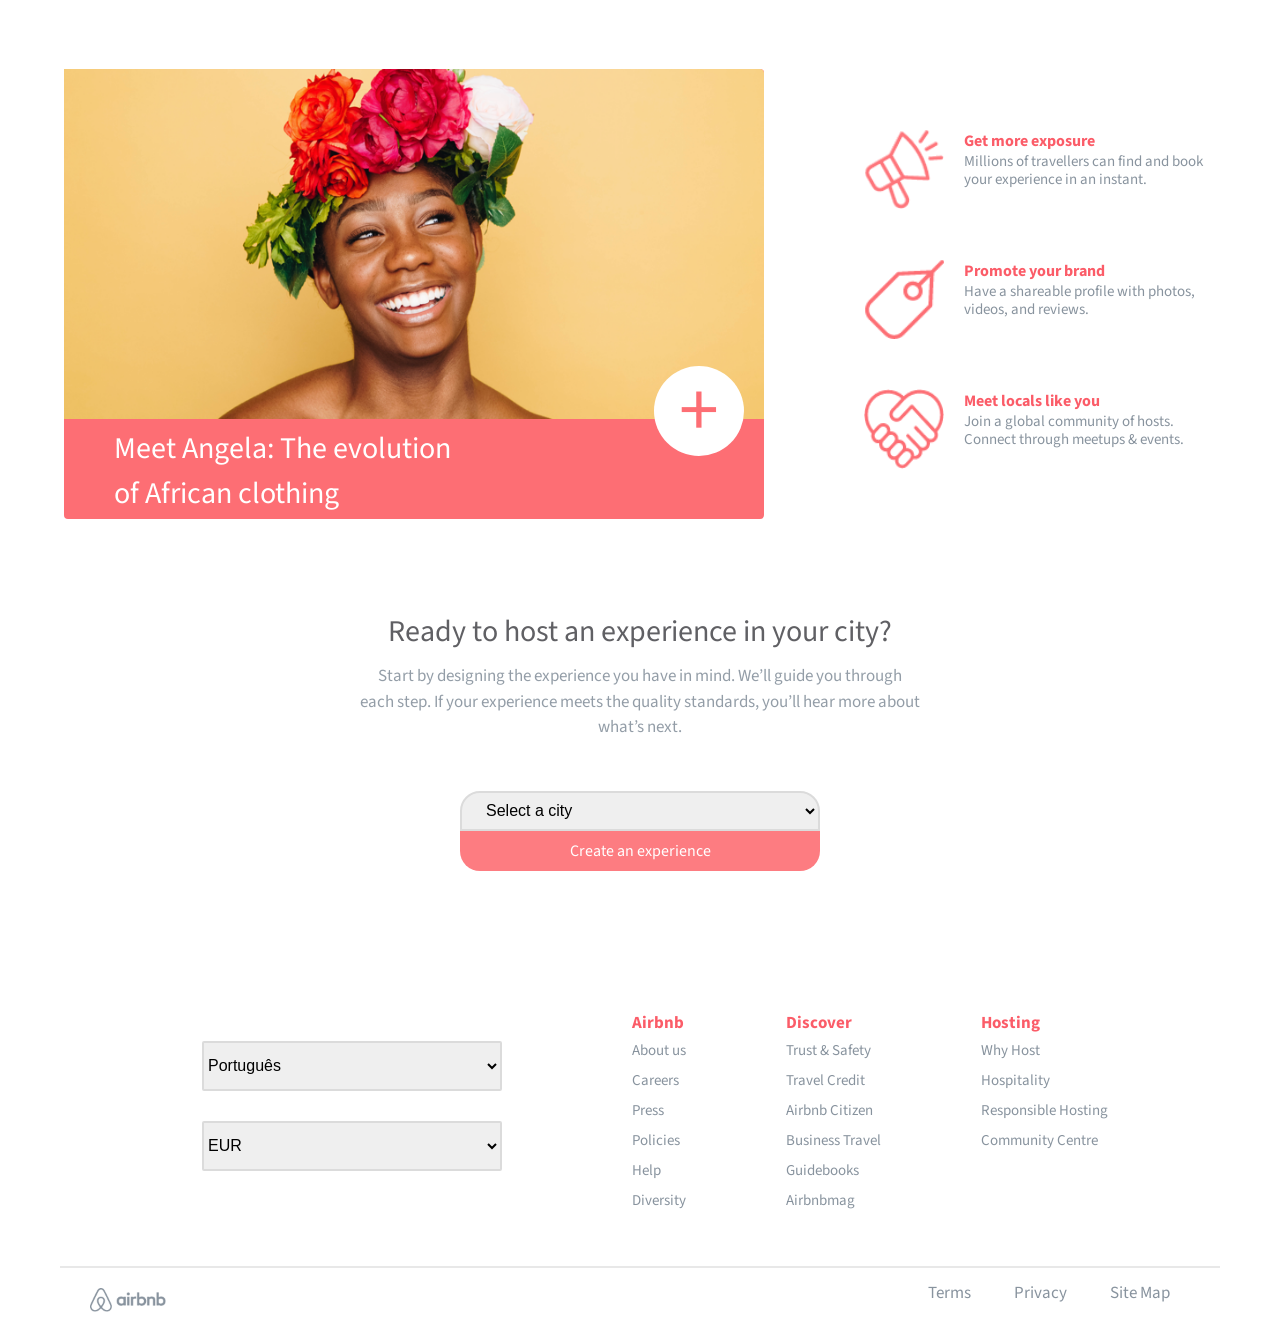
==== commit b28c7f74: "alterações da prova" ====
--- a/index.html
+++ b/index.html
@@ -14,8 +14,6 @@
 </head>
 
 <body>
-        <div class="columns">
-            <div class="column">
         <header>
                 <h1><span>Airbn</span></h1>
 
@@ -42,10 +40,6 @@
                     <a class="button is-rounded">Create an experience</a>
                 </div>
             </section>
-
-            <div class="mask">
-                <img src="imagens/gradient.png">
-            </div>
 
             <section id="fotos-fundo-video">
                 
@@ -269,8 +263,5 @@
                             <a href="#">Site Map</a>
                         </div>
                     </footer>
-        </div>
-    
-    </div>
 </body>
 </html>
--- a/css/stylex42.css
+++ b/css/stylex42.css
@@ -1,517 +1,609 @@
-body{
+*{
     margin: 0px;
     padding: 0px;
-    font-family: 'Source Sans Pro', sans-serif;    
-}
-header{
-    display: flex;
-    justify-content: space-between; /* logo a esquerda e menua direita */;    
-    margin-bottom: -130px;
-}
-header h1{
-    background-image: url(imagens/logo.png);
-    background-repeat: no-repeat;
-    width: 38px;
-    height: 41px;
-    margin: 20px 0px 0px 90px;
-}
-header h1 span{
-    visibility: hidden;
-}
-header nav{
-    padding-left: 700px;
-}
-header nav ul {
-    margin: 0;
-    margin-top: 20px;
-}
-header ul li{
-    display: inline-block;
-    list-style: none;
-    margin: 10px 30px;
-}
-header ul li a{
-    color: #ffffff;
-    font-size: 15px;
-    font-weight: 400;
-}
-header ul li a:hover{
-    color: #ffffff;
-    font-weight: 400;
-}
-header img{
-    width: 48px;
-    height: 48px;
-    border: 2px solid #ffffff;
-    border-radius: 50px;
-}
-header .imagem{
-    padding: 20px 150px 0px 0px;
-}
-section#topo{
-    background-image:
-        -webkit-linear-gradient(top, #a8a8b6 0%,
-            rgba(164, 171, 183, 0) 100%),
-        url(imagens/foto-fundo.png);
-    background-image:
-        linear-gradient(180deg, #a8a8b6 0%,
-            rgba(164, 171, 183, 0) 100%),
-url(imagens/foto-fundo.png);
-    background-repeat: no-repeat;
-    background-size: cover;
-    margin: 0px;
-    padding: 0px;
-    height: 628px;
-    text-align: center;
-}
-section#topo .texto-topo{
-    padding-top: 190px;
-}
-section#topo h2{
-    color: #ffffff;
-    font-size: 48px;
-    font-weight: 400;
-}
-section#topo p{
-    color: #ffffff;
-    opacity: 0.9;
-    font-size: 22px;
-    font-weight: 400;
-}
-section#topo a.button{
-    width: 267px;
-    height: 55px;
-    background-color: #fd5c63;
-    color: #ffffff;
-    opacity: 0.9;
-    font-size: 22px;
-    font-weight: 400;
-    border: none;
-}
-section#topo .botao{
-    padding-top: 40px;
-}
-section#topo .botao{
-    padding-top: 40px;
-}
-.mask{
-    margin-top: -180px;
-    position:  absolute;
-}
-.mask img{
-    width: 1440px;
-    height: 600px;
-}
-section#fotos-fundo-video{
-    margin-top: 0px;    
-}
-section#fotos-fundo-video .columns{
-    margin: 0px 10px;
-}
-section#fotos-fundo-video #colu1{
-    margin: -80px 0px 0px 0px;
-}
-section#fotos-fundo-video #colu2{
-    margin: -100px 0px 0px 0px;
-}
-section#fotos-fundo-video #colu3{
-    margin: -60px 0px 0px 0px;
-}
-section#fotos-fundo-video #colu4{
-    margin: -20px 0px 0px 0px;
-}
-section#fotos-fundo-video #colu5{
-    margin: -80px 0px 0px 0px;
-}
-section#fotos-fundo-video #colu6{
-    margin: -60px 0px 0px 0px;
-}
-section#esp-video{
-    position: relative;
-    margin-top: -190px;
-}
-section#esp-video .texto-esp-video{
+ }
+ body{
+     font-family: 'Source Sans Pro', sans-serif;
+     align-items: center;
+     text-align: center;
+ }
+ header{
+     display: flex;
+     justify-content: space-around;
+     margin-bottom: -130px;   
+ }
+ header h1{
+     background-image: url(../imagens/logo.png);
+     background-repeat: no-repeat;
+     width: 38px;
+     height: 41px;
+ }
+ header h1 span{
+     visibility: hidden;
+ }
+ header nav ul{
+     display: flex;
+ }
+ header ul li{
+     list-style: none;
+     margin: 30px;
+     color: #ffffff;
+ }
+ header ul li a{
+     color: #ffffff;
+     font-size: 15px;
+     font-weight: 400;
+ }
+ header ul li a:hover{
+     color: #ffffff;
+     font-weight: 400;
+ }
+ header img{
+     width: 48px;
+     height: 48px;
+     border: 2px solid #ffffff;
+     border-radius: 50px;
+     margin-top: 10px;
+ }
+ section#topo{
+     background-image:
+         -webkit-linear-gradient(top, #a8a8b6 0%,
+             rgba(164, 171, 183, 0) 100%),
+         url(../imagens/foto-fundo.png);
+     background-image:
+         linear-gradient(180deg, #a8a8b6 0%,
+             rgba(164, 171, 183, 0) 100%),
+ url(../imagens/foto-fundo.png);    
+     background-repeat: no-repeat;
+     background-size: cover;
+     margin: 0px;
+     padding: 0px;
+     height: 628px;
+ }
+ section#topo .texto-topo{
+     padding-top: 190px;
+ }
+ section#topo h2{
+     color: #ffffff;
+     font-size: 48px;
+     font-weight: 400;
+ }
+ section#topo p{
+     color: #ffffff;
+     opacity: 0.9;
+     font-size: 22px;
+     font-weight: 400;
+ }
+ section#topo a.button{
+     width: 267px;
+     height: 55px;
+     background-color: #fd5c63;
+     color: #ffffff;
+     opacity: 0.9;
+     font-size: 22px;
+     font-weight: 400;
+     border: none;
+ }
+ section#topo .botao{
+     padding-top: 40px;
+ }
+ section#fotos-fundo-video{
+     background-image:
+         -webkit-linear-gradient(bottom, #a8a8b6 0%,
+             rgba(164, 171, 183, 0) 100%),
+         url();
+     background-image:
+         linear-gradient( bottom, #a8a8b6 0%,
+             rgba(164, 171, 183, 0) 100%),
+ url();
+ }
+ section#fotos-fundo-video{
+     margin: 0px 10px;
+ }
+ section#fotos-fundo-video #colu1{
+     margin: -80px 0px 0px 0px;
+ }
+ section#fotos-fundo-video #colu2{
+     margin: -100px 0px 0px 0px;
+ }
+ section#fotos-fundo-video #colu3{
+     margin: -60px 0px 0px 0px;
+ }
+ section#fotos-fundo-video #colu4{
+     margin: -20px 0px 0px 0px;
+ }
+ section#fotos-fundo-video #colu5{
+     margin: -80px 0px 0px 0px;
+ }
+ section#fotos-fundo-video #colu6{
+     margin: -60px 0px 0px 0px;
+ }
+ section#fotos-fundo-video img{
+     width:  -moz-available;
+ }
+  section#esp-video{
+     display:inline-flex;
+     margin: 30px 90px;
+ }
+ section#esp-video .texto-esp-video{
+     position: sticky;
+     text-align: left;
+     margin: 40px;
+     width: 600px;
+ }
+ section#esp-video .texto-esp-video h2{
+     color: #4c4c51;
+     font-size: 36px;
+     font-weight: 400;
+ }
+ section#esp-video .texto-esp-video p{
+     color: #88939e;
+     opacity: 0.9;
+     font-size: 22px;
+     font-weight: 400;
+ }
+ section#esp-video .video{
+     display: flex;
+ }
+ section#esp-video .video img.grad{
+     position:  absolute;
+     opacity: 0.4;
+ }
+ section#numbers .level{
+     margin:100px;
+ }
+ section#numbers .level .level-item{
+     padding: 50px;
+ }
+ section#numbers .level .level-item p.title{
+     color: #f94d59;
+     font-size: 48px;
+     font-weight: 700;
+     font-family: 'Merriweather', serif;
+ }
+ section#numbers .level .level-item p.heading{
+     color: #88939e;
+     font-family: 'Source Sans Pro', sans-serif;
+     font-size: 17px;
+     font-weight: 400;
+     text-transform: lowercase;    
+ }
+ section#numbers .level p.traco{
+     width: 35px;
+     height: 2px;
+     border-radius: 1px;
+     background-color: #dbdbdb;
+ }
+ section#numbers .level p.traco span{
+     visibility: hidden;
+ }
+ section#informacoes{
+     display: inline-flex;
+ }
+ section#informacoes .angela{    
+     border-radius: 4px;
+     background-color: #fd6e74;
+     width: 700px;
+     height: 450px;
+     margin: 0px 50px;
+ }
+ section#informacoes .angela img{
+     width: 700px;
+     height: 350px;
+ }
+ section#informacoes .angela p{
+     width: 400px;
+     padding: 0px 0px 0px 50px;
+     color: #ffffff;
+     font-family: "Source Sans Pro";
+     font-size: 30px;
+     font-weight: 400;
+     text-align: left;
+     float: left;
+ } 
+ section#informacoes .angela a.button{
+     width: 90px;
+     height: 90px;
+     border-radius: 50px;
+     float: right;
+     border: none;
+ }
+ section#informacoes .angela a{
+     margin: -60px 20px 0px 0px;
+ }
+ section#informacoes .angela small{
+     color: #fd6e74;
+     font-size: 80px;
+ }
+ section#informacoes .info{
+     padding: 0px 50px;
+ }
+ section#informacoes .info ul{
+     list-style: none;
+     padding-top: 50px;
+ }
+ section#informacoes .info ul li{
+     width: 352px;  
+     padding: 10px 0px 60px 0px; 
+     text-align: left;
+ }
+ section#informacoes .info ul li img{
+     width: 80px;
+     height: 80px;
+     float: left;
+ }
+ section#informacoes .info ul li h3{
+     color: #fb5c68;
+     font-family: "Source Sans Pro";
+     font-size: 16px;
+     font-weight: 700;
+     padding-left: 100px;
+ }
+ section#informacoes .info ul li p{
+     color: #88939e;
+     font-family: "Source Sans Pro";
+     font-size: 15px;
+     font-weight: 400;
+     line-height: 18px;        
+     padding-left: 100px;
+ }
+ section#experience{
+     margin: 90px 0px;
+ }
+ section#experience .texto-experience h2{
+     color: #606064;
+     font-family: 'Source Sans Pro';
+     font-size: 30px;
+     font-weight: 400;
+ }
+ section#experience .texto-experience p{
+     padding: 10px 360px;
+     color: #88939e;
+     opacity: 0.9;
+     font-family: 'Source Sans Pro';
+     font-size: 17px;
+     font-weight: 400;
+     margin-bottom: 40px;
+ }
+ section#experience select{
+     display: flex;
+     margin: auto;
+     width: 360px;
+     height: 40px;
+     border-radius: 20px 20px 0 0;
+     border: 2px solid #dbdbdb; 
+     padding: 0px 0px 0px 20px;
+ }
+ section#experience button{
+     width: 360px;
+     border: none;
+     height: 40px;
+     border-radius: 0 0 20px 20px;
+     background-color: #fd6e74;
+     color: #ffffff;
+     font-family: 'Source Sans Pro';
+     font-size: 16px;
+     font-weight: 400;
+     opacity: 0.9;
+     cursor: pointer;
+ }
+ section#final{
+     margin: 50px 0px;
+     display: inline-flex;
+ }
+ section#final select{
+     margin: 30px;
+     width: 300px;
+     height: 50px;
+     border-radius: 2px;
+     border: 2px solid #dbdbdb;
+ }
+ section#final .selecoes{
+     padding: 0px 50px;
+ }
+ section#final .selecoes select{
+     display: flex;
+ }
+ section#final .listas{
+     display: flex; 
+ }
+ section#final ul{
+     list-style: none;
+     padding: 0px 50px 0px 50px;
+ }
+ section#final ul li.primeira-opc{
+     color: #fb5c68;
+     font-family: 'Source Sans Pro';
+     font-size: 17px;
+     font-weight: 700;
+ }
+ section#final ul li{
+    text-align: left;
+}
+ section#final ul li a{
+     color: #88939e;
+     font-family: 'Source Sans Pro';
+     font-size: 15px;
+     font-weight: 400;
+     line-height: 30px;
+ }
+ footer{
+     border-top: 2px solid #e8e8e8;
+     margin: 0px 60px;   
+ }
+footer .logo-2{
+    display: inline-flex;
     float: left;
-    width: 693px;
-    margin-left: 100px;
-}
-section#esp-video .texto-esp-video h2{
-    color: #4c4c51;
-    font-size: 36px;
-    font-weight: 400;
-}
-section#esp-video .texto-esp-video p{
+    margin: 20px 30px;
+}
+ footer h2{
+     background-image: url(../imagens/logo-2.png);
+     background-repeat: no-repeat;
+     background-size: contain;
+     padding: 0px 30px;
+ }
+ footer span{
+     visibility: hidden;
+ }
+ footer .terms{
+     float: right;
+     margin: 10px 30px;
+}
+footer .terms a{
+    padding: 0px 20px;
     color: #88939e;
-    opacity: 0.9;
-    font-size: 22px;
-    font-weight: 400;
-}
-section#esp-video .video img.grad{
-    position:  absolute;
-    opacity: 0.4;
-}
-section#numbers{
-    height: 400px;
-}
-section#numbers level{
-    align-items: center;
-}
-section#numbers{
-    height: 300px;
-    display: flex;
-}
-section#numbers .level{
-    align-items: center;
-    margin-left: 50px;
-}
-section#numbers .level .level-item{
-    padding: 50px;
-}
-section#numbers .level .level-item p.title{
-    color: #f94d59;
-    font-size: 48px;
-    font-weight: 700;
-    font-family: 'Merriweather', serif;
-}
-section#numbers .level .level-item p.heading{
-    color: #88939e;
-    font-family: 'Source Sans Pro', sans-serif;
     font-size: 17px;
     font-weight: 400;
-    text-transform: lowercase;    
-}
-section#numbers .level p.traco{
-    width: 35px;
-    height: 2px;
-    border-radius: 1px;
-    background-color: #dbdbdb;
-}
-section#numbers .level p.traco span{
-    visibility: hidden;
-}
-section#informacoes .angela{
-    width: 700px;
-    height: 450px;
-    border-radius: 4px;
-    background-color: #fd6e74;
-}
-section#informacoes .angela img{
-    width: 700px;
-    height: 350px;
-}
-section#informacoes .angela p{
-    width: 400px;
-    padding: 0px 0px 0px 50px;
-    color: #ffffff;
-    font-family: "Source Sans Pro";
-    font-size: 30px;
-    font-weight: 400;
-    float: left;   
-} 
-section#informacoes{
-    display: flex;
-}
-section#informacoes .angela a{
-    margin: -60px 20px 0px 0px;
-}
-section#informacoes .angela a.button{
-    width: 90px;
-    height: 90px;
-    border-radius: 50px;
-    float: right;
-    border: none;
-}
-section#informacoes .angela small{
-    color: #fd6e74;
-    font-size: 80px;
-}
-section#informacoes .info{
-    padding: 0px 50px;
-    display: flex;
-}
-section#informacoes .info ul{
-    list-style: none;
-}
-section#informacoes .info ul li{
-    width: 352px;
-    padding: 30px 10px 60px 100px;    
-}
-section#informacoes .info ul li img{
-    width: 80px;
-    height: 80px;
+    line-height: 30px;
+}
+
+
+@media (max-width:768px){
+    header{
+        margin-bottom: -240px;
+        display: grid;
+ }
+    header h1{
+        margin-left: 130px;
+        margin-bottom: 5px;
+ }
+    section#topo .texto-topo{
+        padding-top: 270px;
+ }
+    section#topo h2{
+     font-size: 35px;
+        line-height: 40px;
+ }
+    section#topo p{
+        margin-top: 15px;
+     font-size: 16px;
+        line-height: 20px;
+ }
+    section#topo a.button{
+     width: 197px;
+     height: 45px;
+     font-size: 17px;
+ }
+    section#topo .botao{
+     padding-top: 20px;
+ }    
+    section#fotos-fundo-video{
+     margin: 0px -90px;
+ }
+ section#fotos-fundo-video #colu1{
+     margin: -80px -10px 0px 10px;
+ }
+ section#fotos-fundo-video #colu2{
+     margin: -100px -10px 0px -10px;
+ }
+ section#fotos-fundo-video #colu3{
+     margin: -60px -10px 0px -10px;
+ }
+ section#fotos-fundo-video #colu4{
+     margin: -20px -10px 0px -10px;
+ }
+ section#fotos-fundo-video #colu5{
+     margin: -80px -10px 0px -10px;
+ }
+ section#fotos-fundo-video #colu6{
+     margin: -40px 10px 0px -10px;
+ }
+    section#esp-video{
+     display:block;
+     margin:0px;
+ }
+    section#esp-video .texto-esp-video{
+     margin: 30px 10px;
+     width: 300px;
+ }
+    section#esp-video .texto-esp-video h2{
+     font-size: 28px;
+     font-weight: 400;
+ }
+    section#esp-video .texto-esp-video p{
+     font-size: 16px;
+     font-weight: 400;
+ }
+    section#numbers{
+        display: block;
+    }
+    section#numbers .level{
+     margin: 0px;
+        display: block;
+ }
+    section#numbers .level p.traco{
+     width: 0px;
+     height: 0px;
+     border-radius: 0px;
+ }
+    section#informacoes{
+     display: block;
+ }
+    section#informacoes .angela{
+     width: 300px;
+     height: 200px;
+     margin: 0px 10px;
+ }
+    section#informacoes .angela img{
+     width: 300px;
+     height: 150px;
+ }
+  section#informacoes .angela p{
+     width: 200px;
+     padding: 0px 0px 0px 20px;
+     color: #ffffff;
+     font-family: "Source Sans Pro";
+     font-size: 15px;
+     font-weight: 400;
+     text-align: left;
+     float: left;
+ }   
+    section#informacoes .angela a.button{
+     width: 50px;
+     height: 50px;
+     border-radius: 50px;
+     float: right;
+     border: none;
+ }
+    section#informacoes .angela a{
+     margin: -40px 20px 0px 0px;
+ }
+    section#informacoes .angela small{
+     color: #fd6e74;
+     font-size: 50px;
+ }
+    section#informacoes .info{
+     padding: 0px 20px;
+ }
+ section#informacoes .info ul li{
+     width: 270px;  
+     padding: 0px 0px 40px 0px; 
+     text-align: left;
+ }
+ section#informacoes .info ul li img{
+     width: 70px;
+     height: 70px;
+     float: left;
+ }
+ section#informacoes .info ul li h3{
+     color: #fb5c68;
+     font-family: "Source Sans Pro";
+     font-size: 14px;
+     font-weight: 700;
+     padding-left: 100px;
+ }
+ section#informacoes .info ul li p{
+     color: #88939e;
+     font-family: "Source Sans Pro";
+     font-size: 13px;
+     font-weight: 400;
+     line-height: 18px;        
+     padding-left: 100px;
+ }
+    section#experience{
+     margin: 0px;
+ }
+ section#experience .texto-experience h2{
+     font-size: 26px;
+ }
+ section#experience .texto-experience p{
+     padding: 10px;
+     color: #88939e;
+     opacity: 0.9;
+     font-family: 'Source Sans Pro';
+     font-size: 16px;
+     font-weight: 400;
+     margin-bottom: 40px;
+ }
+ section#experience select{
+     display: flex;
+     margin: auto;
+     width: 260px;
+     height: 40px;
+     border-radius: 20px 20px 0 0;
+     border: 2px solid #dbdbdb; 
+     padding: 0px 0px 0px 20px;
+ }
+ section#experience button{
+     width: 260px;
+     border: none;
+     height: 40px;
+     border-radius: 0 0 20px 20px;
+     background-color: #fd6e74;
+     color: #ffffff;
+     font-family: 'Source Sans Pro';
+     font-size: 16px;
+     font-weight: 400;
+     opacity: 0.9;
+     cursor: pointer;
+ }
+    section#final{
+     margin: 0px;
+     display: block;
+ }
+ section#final select{
+     margin: 20px 0px;
+     width: 250px;
+     height: 50px;
+     border-radius: 2px;
+     border: 2px solid #dbdbdb;
+ }
+ section#final .selecoes{
+     padding: 0px 30px;
+ }
+ section#final .selecoes select{
+     display: flex;
+ }
+ section#final .listas{
+     display: flex; 
+ }
+ section#final ul{
+     list-style: none;
+     padding: 0px 5px 0px 20px;
+ }
+ section#final ul li.primeira-opc{
+     color: #fb5c68;
+     font-family: 'Source Sans Pro';
+     font-size: 15px;
+     font-weight: 700;
+ }
+ section#final ul li{
+    text-align: left;
+}
+ section#final ul li a{
+     color: #88939e;
+     font-family: 'Source Sans Pro';
+     font-size: 13px;
+     font-weight: 400;
+     line-height: 30px;
+ }
+    footer{
+     border-top: 2px solid #e8e8e8;
+     margin: 20px 10px;   
+ }
+footer .logo-2{
+    display: inline-flex;
     float: left;
-}
-section#informacoes .info ul li h3{
-    color: #fb5c68;
-    font-family: "Source Sans Pro";
-    font-size: 16px;
-    font-weight: 700;
-    margin: 0px 0px 0px 110px;
-    width: 200px;
-}
-section#informacoes .info ul li p{
+    margin: 20px 5px;
+}
+ footer h2{
+     background-image: url(../imagens/logo-2.png);
+     background-repeat: no-repeat;
+     background-size: contain;
+     padding: 0px 30px;
+ }
+ footer span{
+     visibility: hidden;
+ }
+ footer .terms{
+     float: right;
+     margin: 15px 5px;
+}
+footer .terms a{
+    padding: 0px 5px;
     color: #88939e;
-    font-family: "Source Sans Pro";
-    font-size: 15px;
-    font-weight: 400;
-    margin: 10px 0px 0px 110px;
-    width: 260px;
-    line-height: 18px;
-}
-section#experience{
-    width: 100%;
-    align-items: center;
-    text-align: center;
-    margin: 90px 0px;
-}
-section#experience .texto-experience h2{
-    color: #606064;
-    font-family: 'Source Sans Pro';
-    font-size: 30px;
-    font-weight: 400;
-}
-section#experience .texto-experience p{
-    padding: 10px 360px;
-    color: #88939e;
-    opacity: 0.9;
-    font-family: 'Source Sans Pro';
-    font-size: 17px;
-    font-weight: 400;
-    margin-bottom: 30px;
-}
-section#experience select{
-    display: flex;
-    margin: auto;
-    width: 360px;
-    height: 40px;
-    border-radius: 20px 20px 0 0;
-    border: 2px solid #dbdbdb; 
-    padding: 0px 0px 0px 20px;
-}
-section#experience button{
-    width: 360px;
-    border: none;
-    height: 40px;
-    border-radius: 0 0 20px 20px;
-    background-color: #fd6e74;
-    color: #ffffff;
-    font-family: 'Source Sans Pro';
-    font-size: 16px;
-    font-weight: 400;
-    opacity: 0.9;
-    cursor: pointer;
-}
-section#final{
-    width: 100%;
-    align-items: center;
-    margin: 150px 0px;
-    display: flex;
-}
-section#final select{
-    margin: 30px;
-    width: 300px;
-    height: 50px;
-    border-radius: 2px;
-    border: 2px solid #dbdbdb;
-}
-section#final .selecoes select{
-    display: flex;
-}
-section#final .listas{
-    display: flex;
-}
-section#final ul{
-    list-style: none;   
-}
-section#final ul li.primeira-opc{
-    color: #fb5c68;
-    font-family: 'Source Sans Pro';
-    font-size: 17px;
-    font-weight: 700;
-}
-section#final ul li a{
-    color: #88939e;
-    font-family: 'Source Sans Pro';
-    font-size: 15px;
+    font-size: 13px;
     font-weight: 400;
     line-height: 30px;
 }
-section#final{
-    width: 100%;
-    align-items: center;
-    margin: 90px 0px;
-    display: flex;
-}
-section#final select{
-    margin: 30px;
-    width: 300px;
-    height: 50px;
-    border-radius: 2px;
-    border: 2px solid #dbdbdb;
-}
-section#final .selecoes{
-    padding: 0px 50px;
-}
-section#final .selecoes select{
-    display: flex;
-}
-section#final .listas{
-    display: flex;
-    padding: 0px 40px; 
-}
-section#final ul{
-    list-style: none;
-    padding: 0px 50px 0px 90px;
-}
-section#final ul li.primeira-opc{
-    color: #fb5c68;
-    font-family: 'Source Sans Pro';
-    font-size: 20px;
-    font-weight: 700;
-}
-section#final ul li a{
-    color: #88939e;
-    font-family: 'Source Sans Pro';
-    font-size: 18px;
-    font-weight: 400;
-    line-height: 30px;
-}
-footer{
-    width: 90%;
-    border-top: 2px solid #e8e8e8;
-    display: inline-flex;
-    margin: 0px 60px;
-}
-footer h2{
-    background-image: url(imagens/logo-2.png);
-    background-repeat: no-repeat;
-    width: 115px;
-    height: 35px;
-    margin: 30px;
-}
-footer span{
-    visibility: hidden;
-}
-footer .terms{
-    padding: 30px 0px 0px 63%;
-    width: 100%;
-}
-footer a{
-    color: #88939e;
-    font-family: 'Source Sans Pro';
-    font-size: 20px;
-    font-weight: 400;
-    line-height: 30px;
-    padding: 10px;
-}
-
-
-@media (max-width: 600px){
-    header{
-        margin-bottom: -160px;
-    }
-    header h1{
-        margin:20px 0px 0px 20px;
-    }
-    header nav{
-        padding-left: 0px;
-    }
-    header ul{
-        display: inline-flex;
-        padding: 0px 0px 0px 100px;
-    }
-    header ul li{
-        margin: 10px;        
-    }
-    header img{
-        margin: 0px 30px;
-    }
-    .mask{
-        margin-top: -85px ;
-    }
-    .mask img{
-        width: 1100px ;
-        height: 400px ;
-    }
-    section#fotos-fundo-video{
-        margin-top: 0px;
-        width: 1200px;
-    }    
-    section#fotos-fundo-video .columns{
-        margin: 0px;
-    }
-    section#esp-video .texto-esp-video{
-    width: 400px;
-    margin-left: 90px;
-    padding: 10px;
-    text-align: center;
-    }
-    section#esp-video .video img.grad{
-    position:  absolute;
-    opacity: 0.4;
-    }
-    section#esp-video .video img{
-        width: 450px;
-        height: 250px;
-        margin: 325px 60px 40px 60px;
-        display: block;
-    }
-    section#numbers{
-        height: 650px;
-    }
-    section#numbers .level .level-item{
-        padding: 10px 170px;
-    }
-    section#numbers .level p.traco{
-        width: 0;
-        height: 0;
-    }
-    section#informacoes{
-        padding-left: 0px;
-    }
-    section#informacoes .angela img{
-        height: 300px;
-        width: 600px;
-    }
-    section#informacoes .angela{
-        height: 400px;
-        width: 600px;
-    }
-    section#informacoes .angela p{
-        font-size: 30px;
-        padding: 0px 0px 0px 50px;
-    }
-    section#informacoes .angela a.button{
-        width: 60px;
-        height: 60px;
-        margin-top:-50px;
-    }
-    section#informacoes{
-        display: block;
-    }
-    section#experience{
-        margin: 0px;
-    }
-    section#experience .texto-experience p{
-        padding: 10px 30px;
-    }
-    section#final{
-        align-items: center;
-        margin: 80px 70px;
-        display: block;
-    }
-    section#final .listas{
-        margin: -0px;
-        padding: 0px;
-    }
-    section#final ul{
-        padding: 20px 30px;   
-    }
-    footer{
-        width: 90%;
-        margin: 0px 40px;
-    }
-    footer .terms{
-        padding: 30px 0px 0px 60px;
-    }
 }
